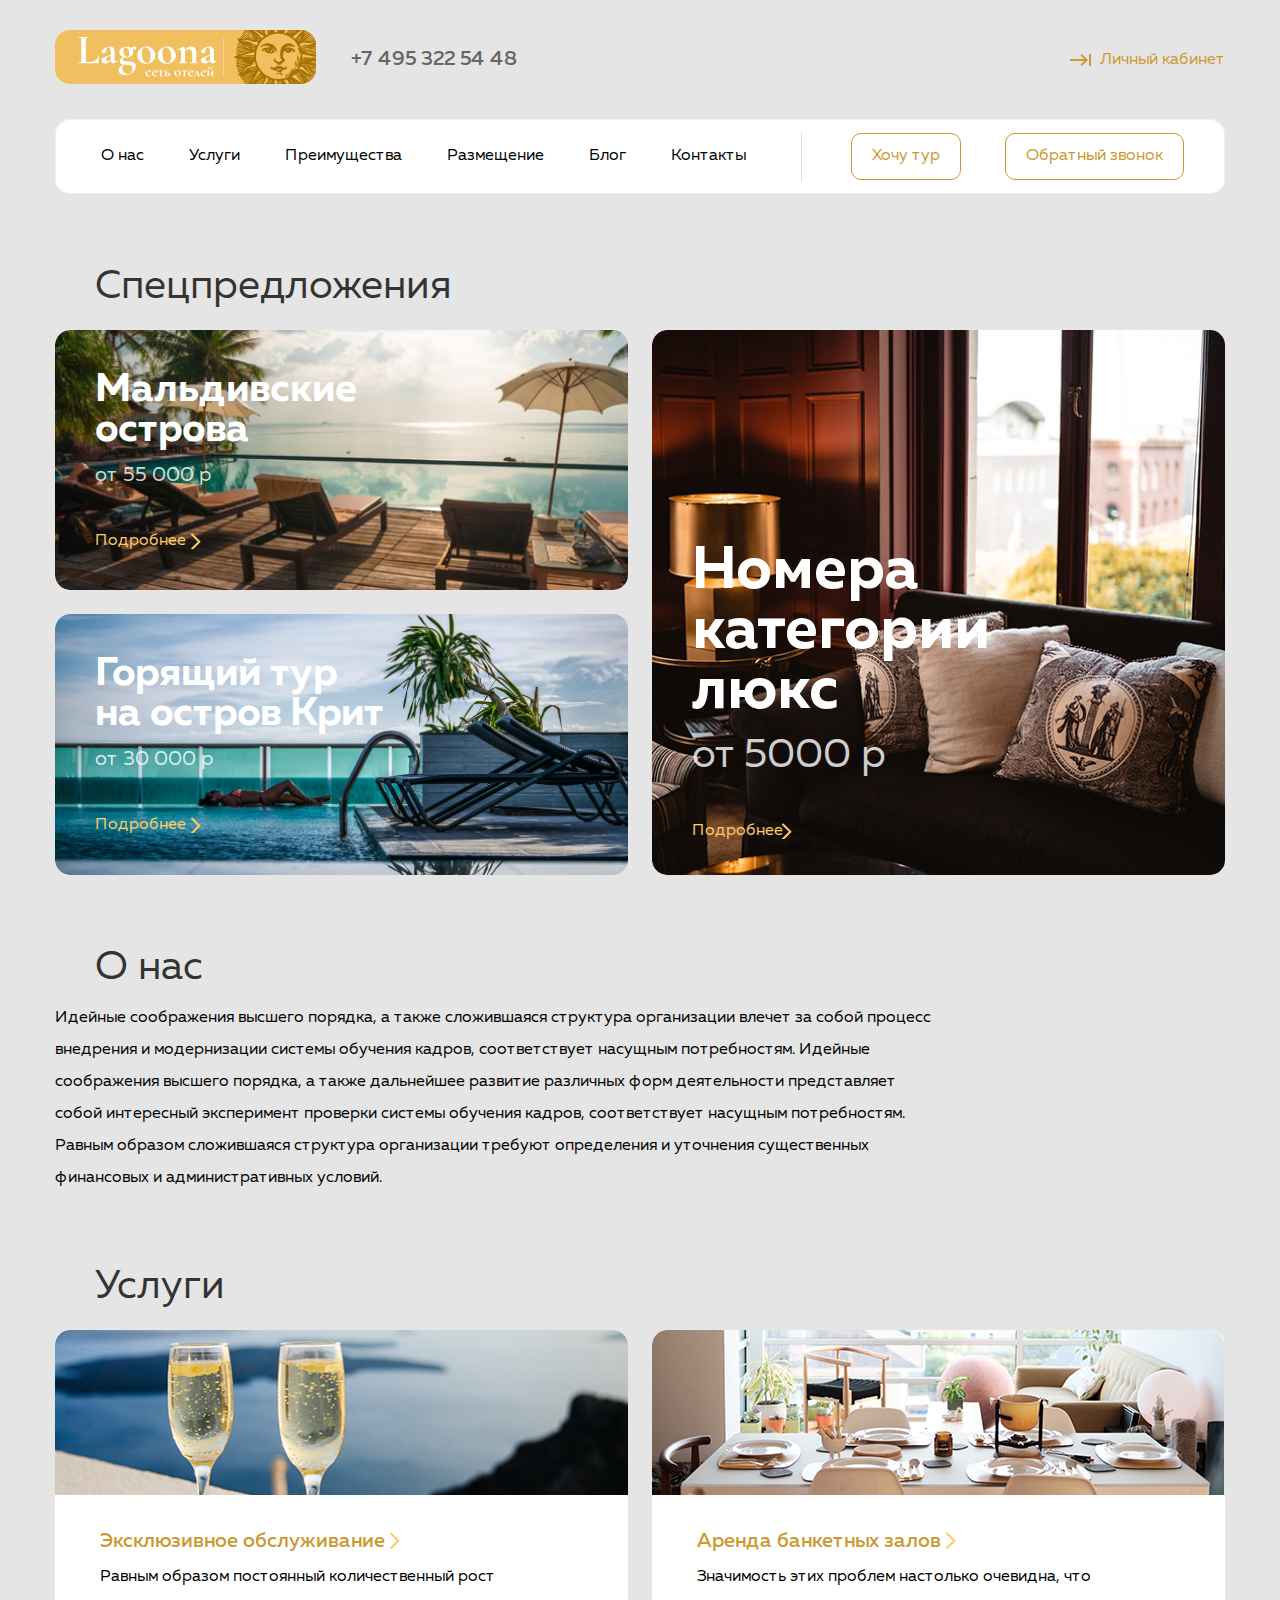
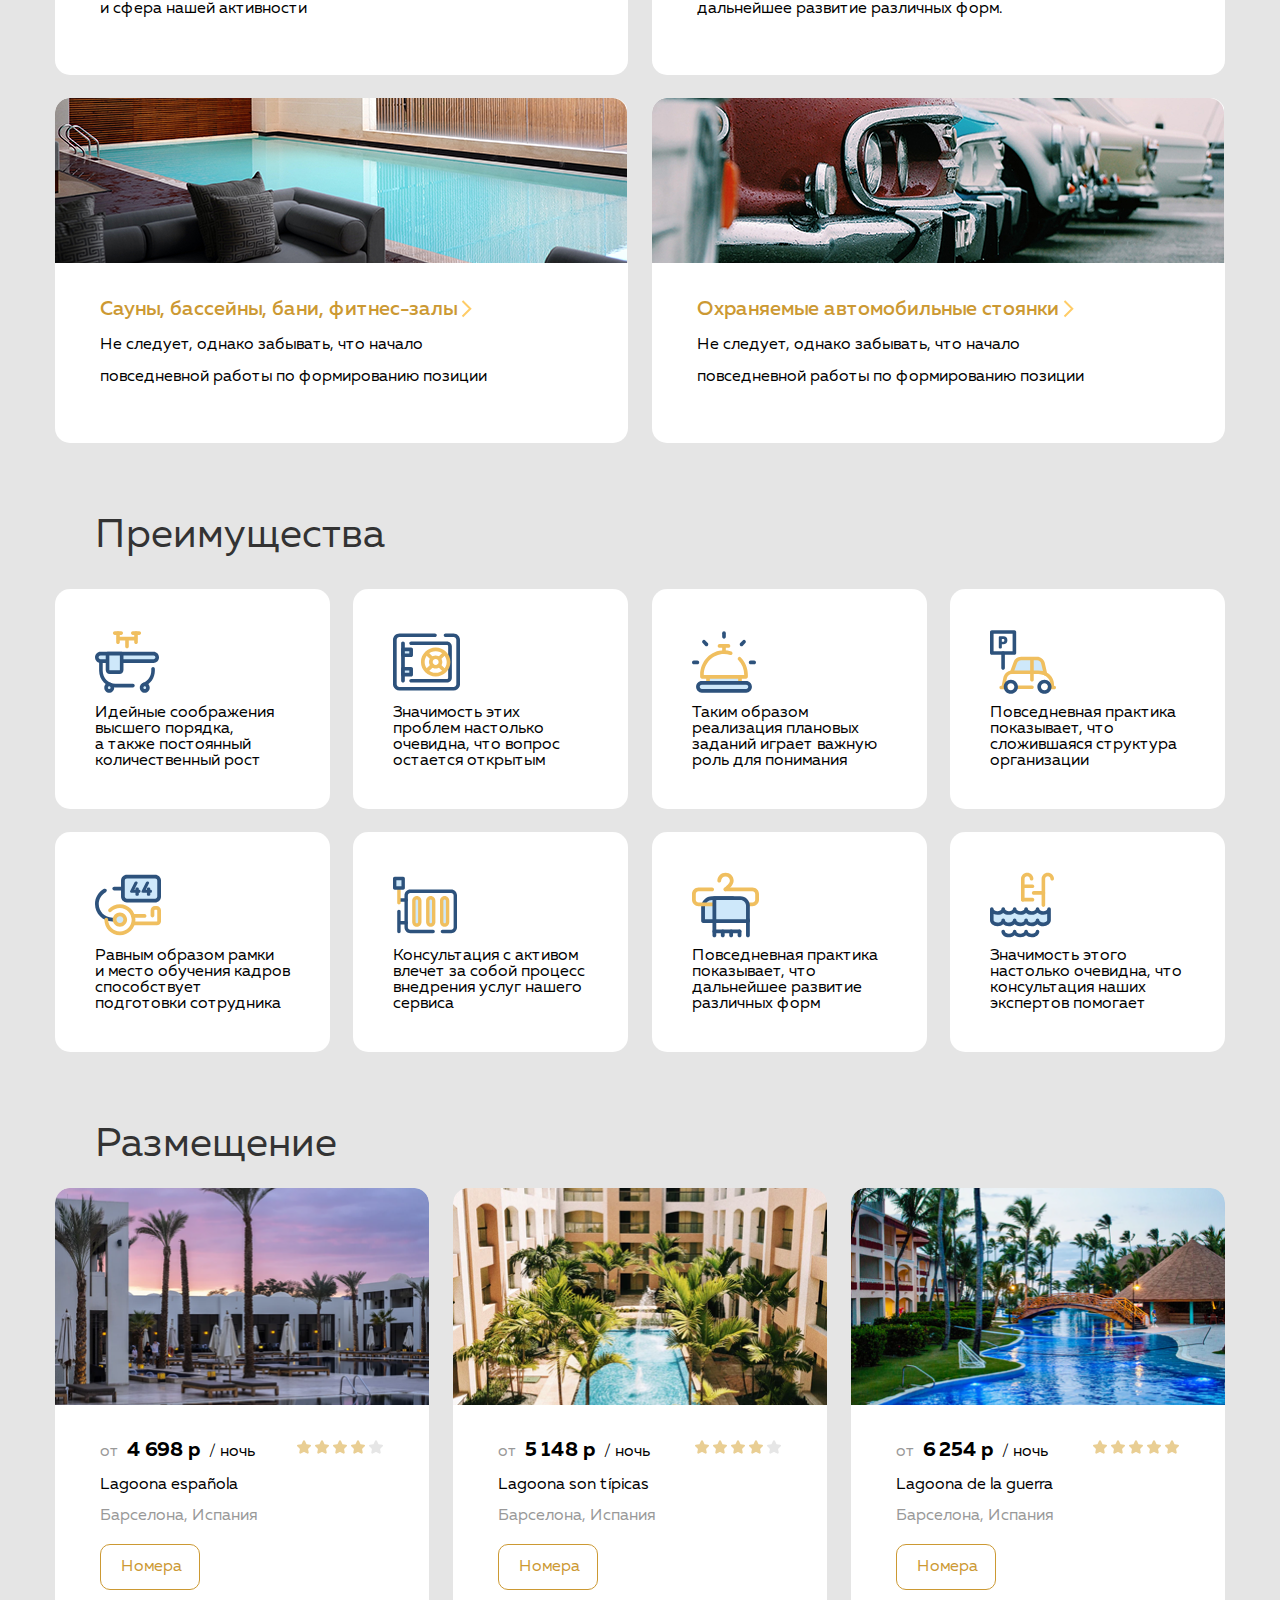
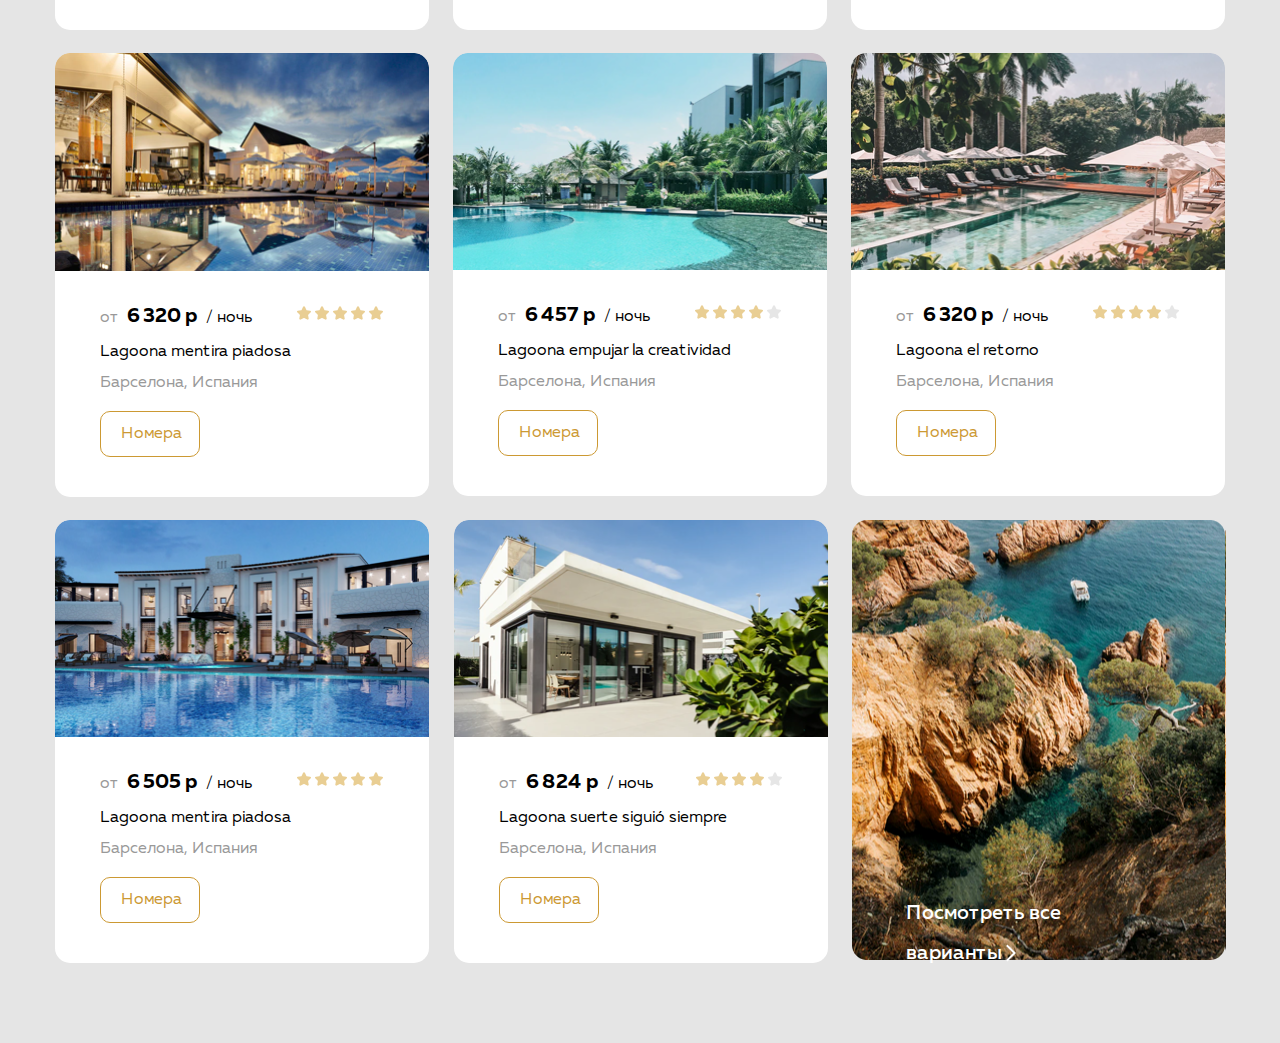
==== 08_layout-stylization/index.html @ 9d8fe8cb "add homework 8" ====
<!DOCTYPE html>
<html lang="ru">

<head>
  <meta charset="UTF-8">
  <meta name="viewport" content="width=device-width, initial-scale=1.0">
  <link rel="stylesheet" href="css/normalize.css">
  <link rel="stylesheet" href="css/style.css">
  <title>Lagoona</title>
</head>

<body>
  <header class="header">
    <div class="container flex header-container">
      <div class="header-left flex">
        <a href="#" class="header-link">
          <img src="img/Logo.svg" alt="Logo" class="header-logo">
        </a>
        <a href="tel:+74953225448" class="phone-link">+7 495 322 54 48</a>
      </div>
      <div class="header-account">
        <a href="#" class="header-account-link">
          Личный кабинет
        </a>
      </div>
    </div>
    <nav class="container flex header-nav">
      <div class="nav-left">
        <ul class="header-list flex list-reset">
          <li class="header-item"><a href="#about-us" class="header-item-link">
              О&nbsp;нас
            </a>
          </li>
          <li class="header-item"><a href="#services" class="header-item-link">
              Услуги
            </a>
          </li>
          <li class="header-item"><a href="#advantages" class="header-item-link">
              Преимущества
            </a>
          </li>
          <li class="header-item"><a href="#accommodation" class="header-item-link">
              Размещение
            </a>
          </li>
          <li class="header-item"><a href="#want-tour" class="header-item-link">
              Блог
            </a>
          </li>
          <li class="header-item"><a href="#contacts" class="header-item-link">
              Контакты
            </a>
          </li>
        </ul>
      </div>
      <span class="rect"></span>
      <div class="nav-right">
        <button class="btn btn-reset nav-btn">Хочу тур</button>
        <button class="btn btn-reset nav-btn">Обратный звонок</button>
      </div>
    </nav>
  </header>

  <main class="main">
    <section id="hero" class="hero section-offset">
      <div class="container hero-container">
        <h2 class="section-title">
          Спецпредложения
        </h2>
        <ul class="hero-list list-reset flex">
          <li class="hero-item">
            <div class="up background-item-1">
              <div class="content-item">
                <h3 class="third-title hero-item-title">
                  Мальдивские острова
                </h3>
                <p class="hero-item-text paragraph">
                  от&nbsp;55&nbsp;000&nbsp;р
                </p>
                <a href="" class="links hero-item-link">
                  Подробнее
                </a>
              </div>
            </div>
            <div class="down background-item-2">
              <div class="content-item">
                <h3 class="third-title hero-item-title">
                  Горящий тур на&nbsp;остров&nbsp;Крит
                </h3>
                <p class="hero-item-text paragraph">
                  от&nbsp;30&nbsp;000&nbsp;р
                </p>
                <a href="" class="links hero-item-link">
                  Подробнее
                </a>
              </div>
            </div>
          </li>
          <li class="hero-item">
            <div class="content-item flex third-li-block">
              <h3 class="third-title hero-item-title">
                Номера категории люкс
              </h3>
              <p class="hero-item-text paragraph">
                от&nbsp;5000&nbsp;р
              </p>
              <a href="" class="links hero-item-link">
                Подробнее
              </a>
            </div>
          </li>
        </ul>
      </div>
    </section>
    <section id="about-us" class="about-us section-offset">
      <div class="container">
        <h2 class="section-title about-us-title">
          О&nbsp;нас
        </h2>
        <p class="paragraph about-us-descr">Идейные соображения высшего порядка, а&nbsp;также сложившаяся структура
          организации влечет за&nbsp;собой процесс внедрения и&nbsp;модернизации системы обучения кадров, соответствует
          насущным потребностям. Идейные соображения высшего порядка, а&nbsp;также дальнейшее развитие различных форм
          деятельности представляет собой интересный эксперимент проверки системы обучения кадров, соответствует
          насущным потребностям. Равным образом сложившаяся структура организации требуют определения и&nbsp;уточнения
          существенных финансовых и&nbsp;административных условий.
        </p>
      </div>
    </section>
    <section id="services" class="services section-offset">
      <div class="container">
        <h2 class="section-title">
          Услуги
        </h2>
        <ul class="services-list flex list-reset">
          <li class="services-item">
            <div class="services-content">
              <a href="#" class="links services-item-link">
                Эксклюзивное обслуживание
              </a>
              <p class="paragraph services-item-descr">
                Равным образом постоянный количественный рост и&nbsp;сфера нашей активности
              </p>
            </div>
          </li>
          <li class="services-item">
            <div class="services-content">
              <a href="#" class="links services-item-link">
                Аренда банкетных залов
              </a>
              <p class="paragraph services-item-descr">
                Значимость этих проблем настолько очевидна, что дальнейшее развитие различных форм.
              </p>
            </div>
          </li>
          <li class="services-item">
            <div class="services-content">
              <a href="#" class="links services-item-link">
                Сауны, бассейны, бани, фитнес-залы
              </a>
              <p class="paragraph services-item-descr">
                Не&nbsp;следует, однако забывать, что начало повседневной работы по&nbsp;формированию позиции
              </p>
            </div>
          </li>
          <li class="services-item">
            <div class="services-content">
              <a href="#" class="links services-item-link">
                Охраняемые автомобильные стоянки
              </a>
              <p class="paragraph services-item-descr">
                Не&nbsp;следует, однако забывать, что начало повседневной работы по&nbsp;формированию позиции
              </p>
            </div>
          </li>
        </ul>
      </div>
    </section>
    <section id="advantages" class="advantages section-offset">
      <div class="container">
        <h2 class="section-title advantages-title">
          Преимущества
        </h2>
        <ul class="advantages-list flex list-reset">
          <li class="advgantages-item">
            <p class="paragraph">
              Идейные соображения высшего порядка, а&nbsp;также постоянный количественный рост
            </p>
          </li>
          <li class="advgantages-item">
            <p class="paragraph">
              Значимость этих проблем настолько очевидна, что вопрос остается открытым
            </p>
          </li>
          <li class="advgantages-item">
            <p class="paragraph">
              Таким образом реализация плановых заданий играет важную роль для понимания
            </p>
          </li>
          <li class="advgantages-item">
            <p class="paragraph">
              Повседневная практика показывает, что сложившаяся структура организации
            </p>
          </li>
          <li class="advgantages-item">
            <p class="paragraph">
              Равным образом рамки и&nbsp;место обучения кадров способствует подготовки сотрудника
            </p>
          </li>
          <li class="advgantages-item">
            <p class="paragraph">
              Консультация с&nbsp;активом влечет за&nbsp;собой процесс внедрения услуг нашего сервиса
            </p>
          </li>
          <li class="advgantages-item">
            <p class="paragraph">
              Повседневная практика показывает, что дальнейшее развитие различных форм
            </p>
          </li>
          <li class="advgantages-item">
            <p class="paragraph">
              Значимость этого настолько очевидна, что консультация наших экспертов помогает
            </p>
          </li>
        </ul>
      </div>
    </section>
    <section id="accommodation" class="accommodation section-offset">
      <div class="container">
        <h2 class="section-title">
          Размещение
        </h2>
        <ul class="accommodation-list flex list-reset">
          <li class="accomodation-item">
            <img src="img/hotel-1.png" alt="Фото отеля" class="accommodation-item-img">
            <div class="hotel-card-content">
              <div class="content-price">
                <span class="paragraph left-text-acc">
                  от
                </span>
                <span class="paragraph price-acc">
                  <strong>4&nbsp;698&nbsp;р</strong>
                </span>
                <span class="paragraph right-text-acc">
                  / ночь
                </span>
              </div>
              <div class="stars-hotel">
                <img src="img/fillStar.svg" alt="Заполненная звезда" class="accommodation-item-img-stars">
                <img src="img/fillStar.svg" alt="Заполненная звезда" class="accommodation-item-img-stars">
                <img src="img/fillStar.svg" alt="Заполненная звезда" class="accommodation-item-img-stars">
                <img src="img/fillStar.svg" alt="Заполненная звезда" class="accommodation-item-img-stars">
                <img src="img/star.svg" alt="Пустая звезда" class="accommodation-item-img-stars">
              </div>
              <h3 class="third-title accommodation-item-title">
                Lagoona española
              </h3>
              <p class="paragraph accommodation-item-contry-hotel">
                Барселона, Испания
              </p>
              <button class="btn advantages-item-btn">Номера</button>
            </div>
          </li>
          <li class="accomodation-item">
            <img src="img/hotel-2.png" alt="Фото отеля" class="accommodation-item-img">
            <div class="hotel-card-content">
              <div class="content-price">
                <span class="paragraph left-text-acc">
                  от
                </span>
                <span class="paragraph price-acc">
                  <strong>5&nbsp;148&nbsp;р</strong>
                </span>
                <span class="paragraph right-text-acc">
                  / ночь
                </span>
              </div>
              <div class="stars-hotel">
                <img src="img/fillStar.svg" alt="Заполненная звезда" class="accommodation-item-img-stars">
                <img src="img/fillStar.svg" alt="Заполненная звезда" class="accommodation-item-img-stars">
                <img src="img/fillStar.svg" alt="Заполненная звезда" class="accommodation-item-img-stars">
                <img src="img/fillStar.svg" alt="Заполненная звезда" class="accommodation-item-img-stars">
                <img src="img/star.svg" alt="Пустая звезда" class="accommodation-item-img-stars">
              </div>
              <h3 class="third-title accommodation-item-title">
                Lagoona son típicas
              </h3>
              <p class="paragraph accommodation-item-contry-hotel">
                Барселона, Испания
              </p>
              <button class="btn advantages-item-btn">Номера</button>
            </div>
          </li>
          <li class="accomodation-item">
            <img src="img/hotel-3.png" alt="Фото отеля" class="accommodation-item-img">
            <div class="hotel-card-content">
              <div class="content-price">
                <span class="paragraph left-text-acc">
                  от
                </span>
                <span class="paragraph price-acc">
                  <strong>6&nbsp;254&nbsp;р</strong>
                </span>
                <span class="paragraph right-text-acc">
                  / ночь
                </span>
              </div>
              <div class="stars-hotel">
                <img src="img/fillStar.svg" alt="Заполнненая звезда" class="accommodation-item-img-stars">
                <img src="img/fillStar.svg" alt="Заполнненая звезда" class="accommodation-item-img-stars">
                <img src="img/fillStar.svg" alt="Заполнненая звезда" class="accommodation-item-img-stars">
                <img src="img/fillStar.svg" alt="Заполнненая звезда" class="accommodation-item-img-stars">
                <img src="img/fillStar.svg" alt="Заполнненая звезда" class="accommodation-item-img-stars">
              </div>
              <h3 class="third-title accommodation-item-title">
                Lagoona de la guerra
              </h3>
              <p class="paragraph accommodation-item-contry-hotel">
                Барселона, Испания
              </p>
              <button class="btn advantages-item-btn">Номера</button>
            </div>
          <li class="accomodation-item">
            <img src="img/hotel-4.png" alt="Фото отеля" class="accommodation-item-img">
            <div class="hotel-card-content">
              <div class="content-price">
                <span class="paragraph left-text-acc">
                  от
                </span>
                <span class="paragraph price-acc">
                  <strong>6&nbsp;320&nbsp;р</strong>
                </span>
                <span class="paragraph right-text-acc">
                  / ночь
                </span>
              </div>
              <div class="stars-hotel">
                <img src="img/fillStar.svg" alt="Заолненная звезда" class="accommodation-item-img-stars">
                <img src="img/fillStar.svg" alt="Заолненная звезда" class="accommodation-item-img-stars">
                <img src="img/fillStar.svg" alt="Заолненная звезда" class="accommodation-item-img-stars">
                <img src="img/fillStar.svg" alt="Заолненная звезда" class="accommodation-item-img-stars">
                <img src="img/fillStar.svg" alt="Заолненная звезда" class="accommodation-item-img-stars">
              </div>
              <h3 class="third-title accommodation-item-title">
                Lagoona mentira piadosa
              </h3>
              <p class="paragraph accommodation-item-contry-hotel">
                Барселона, Испания
              </p>
              <button class="btn advantages-item-btn">Номера</button>
            </div>
          </li>
          <li class="accomodation-item">
            <img src="img/hotel-5.png" alt="Фото отеля" class="accommodation-item-img">
            <div class="hotel-card-content">
              <div class="content-price">
                <span class="paragraph left-text-acc">
                  от
                </span>
                <span class="paragraph price-acc">
                  <strong>6&nbsp;457&nbsp;р</strong>
                </span>
                <span class="paragraph right-text-acc">
                  / ночь
                </span>
              </div>
              <div class="stars-hotel">
                <img src="img/fillStar.svg" alt="Заполненная звезда" class="accommodation-item-img-stars">
                <img src="img/fillStar.svg" alt="Заполненная звезда" class="accommodation-item-img-stars">
                <img src="img/fillStar.svg" alt="Заполненная звезда" class="accommodation-item-img-stars">
                <img src="img/fillStar.svg" alt="Заполненная звезда" class="accommodation-item-img-stars">
                <img src="img/star.svg" alt="Пустая звезда" class="accommodation-item-img-stars">
              </div>
              <h3 class="third-title accommodation-item-title">
                Lagoona empujar la creatividad
              </h3>
              <p class="paragraph accommodation-item-contry-hotel">
                Барселона, Испания
              </p>
              <button class="btn advantages-item-btn">Номера</button>
            </div>
          </li>
          <li class="accomodation-item">
            <img src="img/hotel-6.png" alt="Фото отеля" class="accommodation-item-img">
            <div class="hotel-card-content">
              <div class="content-price">
                <span class="paragraph left-text-acc">
                  от
                </span>
                <span class="paragraph price-acc">
                  <strong>6&nbsp;320&nbsp;р</strong>
                </span>
                <span class="paragraph right-text-acc">
                  / ночь
                </span>
              </div>
              <div class="stars-hotel">
                <img src="img/fillStar.svg" alt="Заполненная звезда" class="accommodation-item-img-stars">
                <img src="img/fillStar.svg" alt="Заполненная звезда" class="accommodation-item-img-stars">
                <img src="img/fillStar.svg" alt="Заполненная звезда" class="accommodation-item-img-stars">
                <img src="img/fillStar.svg" alt="Заполненная звезда" class="accommodation-item-img-stars">
                <img src="img/star.svg" alt="Пустая звезда" class="accommodation-item-img-stars">
              </div>
              <h3 class="third-title accommodation-item-title">
                Lagoona el retorno
              </h3>
              <p class="paragraph accommodation-item-contry-hotel">
                Барселона, Испания
              </p>
              <button class="btn advantages-item-btn">Номера</button>
            </div>
          </li>
          <li class="accomodation-item">
            <img src="img/hotel-7.png" alt="Фото отеля" class="accommodation-item-img">
            <div class="hotel-card-content">
              <div class="content-price">
                <span class="paragraph left-text-acc">
                  от
                </span>
                <span class="paragraph price-acc">
                  <strong>6&nbsp;505&nbsp;р</strong>
                </span>
                <span class="paragraph right-text-acc">
                  / ночь
                </span>
              </div>
              <div class="stars-hotel">
                <img src="img/fillStar.svg" alt="Заполненная звезда" class="accommodation-item-img-stars">
                <img src="img/fillStar.svg" alt="Заполненная звезда" class="accommodation-item-img-stars">
                <img src="img/fillStar.svg" alt="Заполненная звезда" class="accommodation-item-img-stars">
                <img src="img/fillStar.svg" alt="Заполненная звезда" class="accommodation-item-img-stars">
                <img src="img/fillStar.svg" alt="Заполненная звезда" class="accommodation-item-img-stars">
              </div>
              <h3 class="third-title accommodation-item-title">
                Lagoona mentira piadosa
              </h3>
              <p class="paragraph accommodation-item-contry-hotel">
                Барселона, Испания
              </p>
              <button class="btn advantages-item-btn">Номера</button>
            </div>
          </li>
          <li class="accomodation-item">
            <img src="img/hotel-8.png" alt="Фото отеля" class="accommodation-item-img">
            <div class="hotel-card-content">
              <div class="content-price">
                <span class="paragraph left-text-acc">
                  от
                </span>
                <span class="paragraph price-acc">
                  <strong>6&nbsp;824&nbsp;р</strong>
                </span>
                <span class="paragraph right-text-acc">
                  / ночь
                </span>
              </div>
              <div class="stars-hotel">
                <img src="img/fillStar.svg" alt="Заполненная звезда" class="accommodation-item-img-stars">
                <img src="img/fillStar.svg" alt="Заполненная звезда" class="accommodation-item-img-stars">
                <img src="img/fillStar.svg" alt="Заполненная звезда" class="accommodation-item-img-stars">
                <img src="img/fillStar.svg" alt="Заполненная звезда" class="accommodation-item-img-stars">
                <img src="img/star.svg" alt="Пустая звезда" class="accommodation-item-img-stars">
              </div>
              <h3 class="third-title accommodation-item-title">
                Lagoona suerte siguió siempre
              </h3>
              <p class="paragraph accommodation-item-contry-hotel">
                Барселона, Испания
              </p>
              <button class="btn advantages-item-btn">Номера</button>
            </div>
          </li>
          <li class="accommodation-item">
            <a href="#" class="accommodation-item-link">
              Посмотреть все варианты
            </a>
          </li>
          </li>
        </ul>
      </div>
    </section>
    <section id="want-tour" class="want-tour section-offset">

    </section>
    <section id="contacts" class="contacts section-offset">

    </section>
  </main>
</body>
</html>
---- 08_layout-stylization/css/style.css ----
@font-face {
  font-family: 'Muller';
  src:
  local('Muller'), local('MullerRegular'),
  url('../font/MullerRegular.woff2') format('woff2'),
  url('../font/MullerRegular.woff') format('woff');
  font-weight: 400;
}

@font-face {
  font-family: 'Muller';
  src:
  local('Muller'), local('MullerMedium'),
  url('../font/MullerMedium.woff2') format('woff2'),
  url('../font/MullerMedium.woff') format('woff');
  font-weight: 500;
}

@font-face {
  font-family: 'Muller';
  src:
  local('Muller'), local('MullerBold'),
  url('../font/MullerBold.woff2') format('woff2'),
  url('../font/MullerBold.woff') format('woff');
  font-weight: 700;
}


html {
  box-sizing: border-box;
}

*,
*::before,
*::after {
  box-sizing: inherit;
}

/* global */
a {
  color: black;
  text-decoration: none;
}

.links {
  padding-right: 15px;
  background-image: url('../img/arrow-link.svg');
  background-repeat: no-repeat;
  background-position-x: right;
}

img {
  max-width: 100%;
}

body {
  min-width: 1200px;
  font-family: 'Muller', sans-serif;
  background: #E5E5E5;
}

h3 {
  margin: 0;
}

.list-reset {
  padding: 0;
  margin: 0;
  list-style: none;
}

.btn-reset {
  padding: 0;
  border: none;
  background-color: transparent;
  cursor: pointer;
}

.flex {
  display: flex;
}

.container {
  width: 1170px;
  margin: 0 auto;
}

.section-offset {
  margin: 0 0 70px;
}

.section-title {
  margin: 0 0 20px 0;
  font-family: 'Muller', sans-serif;
  font-weight: 400;
  padding-left: 40px;
  font-size: 40px;
  color: #333333;
}

.paragraph {
  margin: 0;
  font-family: 'Muller', sans-serif;
  font-weight: 400;
  font-size: 16px;
  color: #000000;
  line-height: 1;
}

.third-title {
  font-family: 'Muller', sans-serif;
  font-weight: 700;
  font-size: 40px;
  line-height: 1;
  color: #ffffff;
}

.btn {
  padding: 13px 20px;
  color: #CC9933;;
  font-size: 16px;
  border: 1px solid #CC9933;
  border-radius: 10px;
}

/* header */

.header {
  padding: 30px 0 0 0;
  margin-bottom: 70px;
}

.header-container {
  align-items: center;
  justify-content: space-between;
  margin-bottom: 30px;
}

.header-logo {
  margin-right: 35px;
}
.phone-link {
  font-family: 'Muller', sans-serif;
  align-self: center;
  font-weight: 500;
  font-style: normal;
  font-size: 20px;
  color:#666666;
}

.header-account {
  background-image: url('../img/Keyboard-tab.svg');
  background-repeat: no-repeat;
  background-size:  21px 12px;
  background-position-y: center;
  background-position-x: left;
}

.header-account-link {
  padding-left: 30px;
  font-family: 'Muller', sans-serif;
  font-weight: 400;
  font-size: 16px;
  color: #CC9933;
}
/* nav */
.header-nav {
  align-items: center;
  justify-content: space-between;
  border: 1px solid #F1F1F1;
  border-radius: 15px;
  background-color: #FFFFFF;
}
.nav-left {
  padding: 27px 45px;
}
.nav-right {
  padding: 0 40px;
}
.nav-btn:not(:last-child) {
  font-family: 'Muller', sans-serif;
  font-weight: 400;
  margin-right: 40px;
}


.header-item {
  margin-right: 45px;
  font-size: 16px;
  color: #666666;
}

.header-item-link {
  font-family: 'Muller', sans-serif;
  font-weight: 400;
}

.header-item:nth-child(6) {
  margin: 0;

}
.rect {
  height: 50px;
  width: 1px;
  background-image: url(../img/nav-rect.svg);
}

/* section hero */

.hero-item {
  width: 573px;
}

.hero-list {
  justify-content: space-between;
}

.up {
  margin: 0 0px 24px 0;
  border-radius: 15px;
}

.down {
  border-radius: 15px;
}

/* background hero ul li */
.hero-item:last-child {background-image: url('../img/HeroBack-3.png');
  background-repeat: no-repeat;
  background-size: cover;
  border-radius: 15px;
}
.background-item-1 {
  background-image: url('../img/HeroBack-1.png');
  background-repeat: no-repeat;
  background-size: cover;
}

.background-item-2 {
  background-image: url('../img/HeroBack-2.png');
  background-repeat: no-repeat;
  background-size: cover;
}

/* background hero ul li */

.content-item {
  padding: 40px 0 40px 40px;
  width: 300px;
}

.third-li-block {
  flex-direction: column;
  flex-wrap: wrap;
  padding: 211px 0px 0px 40px;
}

.hero-item:last-child h3 {
  font-weight: 700;
  font-size: 60px;
  line-height: 100%;
}

.hero-item:last-child p {
  font-weight: normal;
  font-size: 40px;
  line-height: 100%;
}

.hero-item-title {
  margin: 0;
  margin-bottom: 15px;
}

.hero-item-text {
  margin: 0;
  margin-bottom: 47px;
  font-size: 20px;
  color: #ffffff;
  opacity: 0.8;
  min-height: 20px;
}

.hero-item-link {
  width: 100px;
  font-family: 'Muller', sans-serif;
  font-weight: 400;
  font-size: 16px;
  line-height: 1;
  color: #FFCC66;
}


/* section about-us */

.about-us-title {
  margin-bottom: 11px;
}


.about-us-descr {
  margin: 0;
  width: 888px;
  line-height: 2;
}


/* services */

.services-item {
  max-width: 573px;
  border-radius: 15px 15px 0 0;
}

.services-item:nth-child(1), .services-item:nth-child(2) {
  margin-bottom: 23px;
}

.services-item:nth-child(1) {
  padding-top: 165px;
  background-image: url('../img/services-1.jpg');
  background-repeat: no-repeat;
}

.services-item:nth-child(2) {
  padding-top: 165px;
  background-image: url('../img/services-2.jpg');
  background-repeat: no-repeat;
}

.services-item:nth-child(3) {
  padding-top: 165px;
  background-image: url('../img/services-3.jpg');
  background-repeat: no-repeat;
}

.services-item:nth-child(4) {
  padding-top: 165px;
  background-image: url('../img/services-4.jpg');
  background-repeat: no-repeat;
}

.services-content {
  padding: 26px 126px 50px 45px;
  border-radius: 0 0 15px 15px;
  background-color: #FFFFFF;
}

.services-item-title {
  font-size: 20px;
  line-height: 2;
  font-weight: 500;
}

.services-item-link {
  font-family: 'Muller', sans-serif;
  font-weight: 500;
  font-size: 20px;
  line-height: 2;
  max-width: 301px;
  background-position-y: center;
  color: #CC9933;
}

.services-item-descr {
  line-height: 2;
}

.services-list {
  flex-wrap: wrap;
  justify-content: space-between;
}

/* section adv */

.advantages-title {
  margin: 0;
  margin-bottom: 30px;
}

.advgantages-item {
  padding: 116px 40px 40px 40px;
  max-width: 275px;
  background-color: #FFFFFF;
  border-radius: 15px;
}

/* svg icons adv */

.advgantages-item:nth-child(1) {
  background-image: url('../img/adv-8.svg');
  background-repeat: no-repeat;
  background-position: 40px 40px;
}

.advgantages-item:nth-child(2) {
  background-image: url('../img/adv-7.svg');
  background-repeat: no-repeat;
  background-position: 40px 40px;
}

.advgantages-item:nth-child(3) {
  background-image: url('../img/adv-6.svg');
  background-repeat: no-repeat;
  background-position: 40px 40px;
}

.advgantages-item:nth-child(4) {
  background-image: url('../img/adv-5.svg');
  background-repeat: no-repeat;
  background-position: 40px 40px;
}

.advgantages-item:nth-child(5) {
  background-image: url('../img/adv-4.svg');
  background-repeat: no-repeat;
  background-position: 40px 40px;
}

.advgantages-item:nth-child(6) {
  background-image: url('../img/adv-3.svg');
  background-repeat: no-repeat;
  background-position: 40px 40px;
}

.advgantages-item:nth-child(7) {
  background-image: url('../img/hanger.svg');
  background-repeat: no-repeat;
  background-position: 40px 40px;
}

.advgantages-item:nth-child(8) {
  background-image: url('../img/swimming-pool.svg');
  background-repeat: no-repeat;
  background-position: 40px 40px;
}

/* svg icons avd end */

.advgantages-item:nth-child(n+1):nth-child(-n+4) {
  margin-bottom: 23px;
}

.advantages-list {
  flex-wrap: wrap;
  justify-content: space-between;
}

/* accommodation */
.hotel-card-content {
  flex-direction: column;
  padding: 35px 46px 40px 45px;
  max-width: 374px;
  background-color: #FFFFFF;
  border-radius: 0 0 15px 15px;
}

.accommodation-item-img {
  display: block;
  border-radius: 15px 15px 0 0 ;
}

.price-acc {
  margin: 0;
  margin-right: 4px;
  font-size: 20px;
  color: #000000;
}
.left-text-acc {
  margin: 0;
  margin-right: 4px;
  display: inline-block;
  color: #999999;
}

.right-text-acc {
  margin: 0;
  color:#000000;
}

.accommodation-item-contry-hotel {
  margin-bottom: 20px;
  color: #999999;
}

.advantages-item-btn {
  color: #CC9933;
  background-color: #FFFFFF;
  max-width: 100px;
}

.content-price {
  margin-bottom: 15px;
  float: left;
}
.stars-hotel {
  float: right;
}

.accommodation-list {
  flex-wrap: wrap;
  justify-content: space-between;
}

.accommodation-item-title {
  margin-bottom: 15px;
  font-size: 16px;
  font-weight: 400;
  line-height: 1;
  color: #000000;
  display: inline-block;
}


.accommodation-item:last-child {
  padding: 373px 54px 0px;
  position: relative;
  width: 373px;
}
.accommodation-item:last-child::before {
  position: absolute;
  content: "";
  background-image: url('../img/hotel-9.png');
  top: 0;
  left: 0;
  width: 374px;
  height: 440px;
  z-index: -1;
}
.accommodation-item-link {
  padding-right: 15px;
  font-size: 20px;
  line-height: 2;
  font-weight: 500;
  color: #FFFFFF;
  background-image: url('../img/arrow-acc.svg');
  background-repeat: no-repeat;
  background-position-x: right;
  background-position-y: center;
}


.accomodation-item:nth-child(n+1):nth-child(-n+6) {
  margin-bottom: 23px;
}
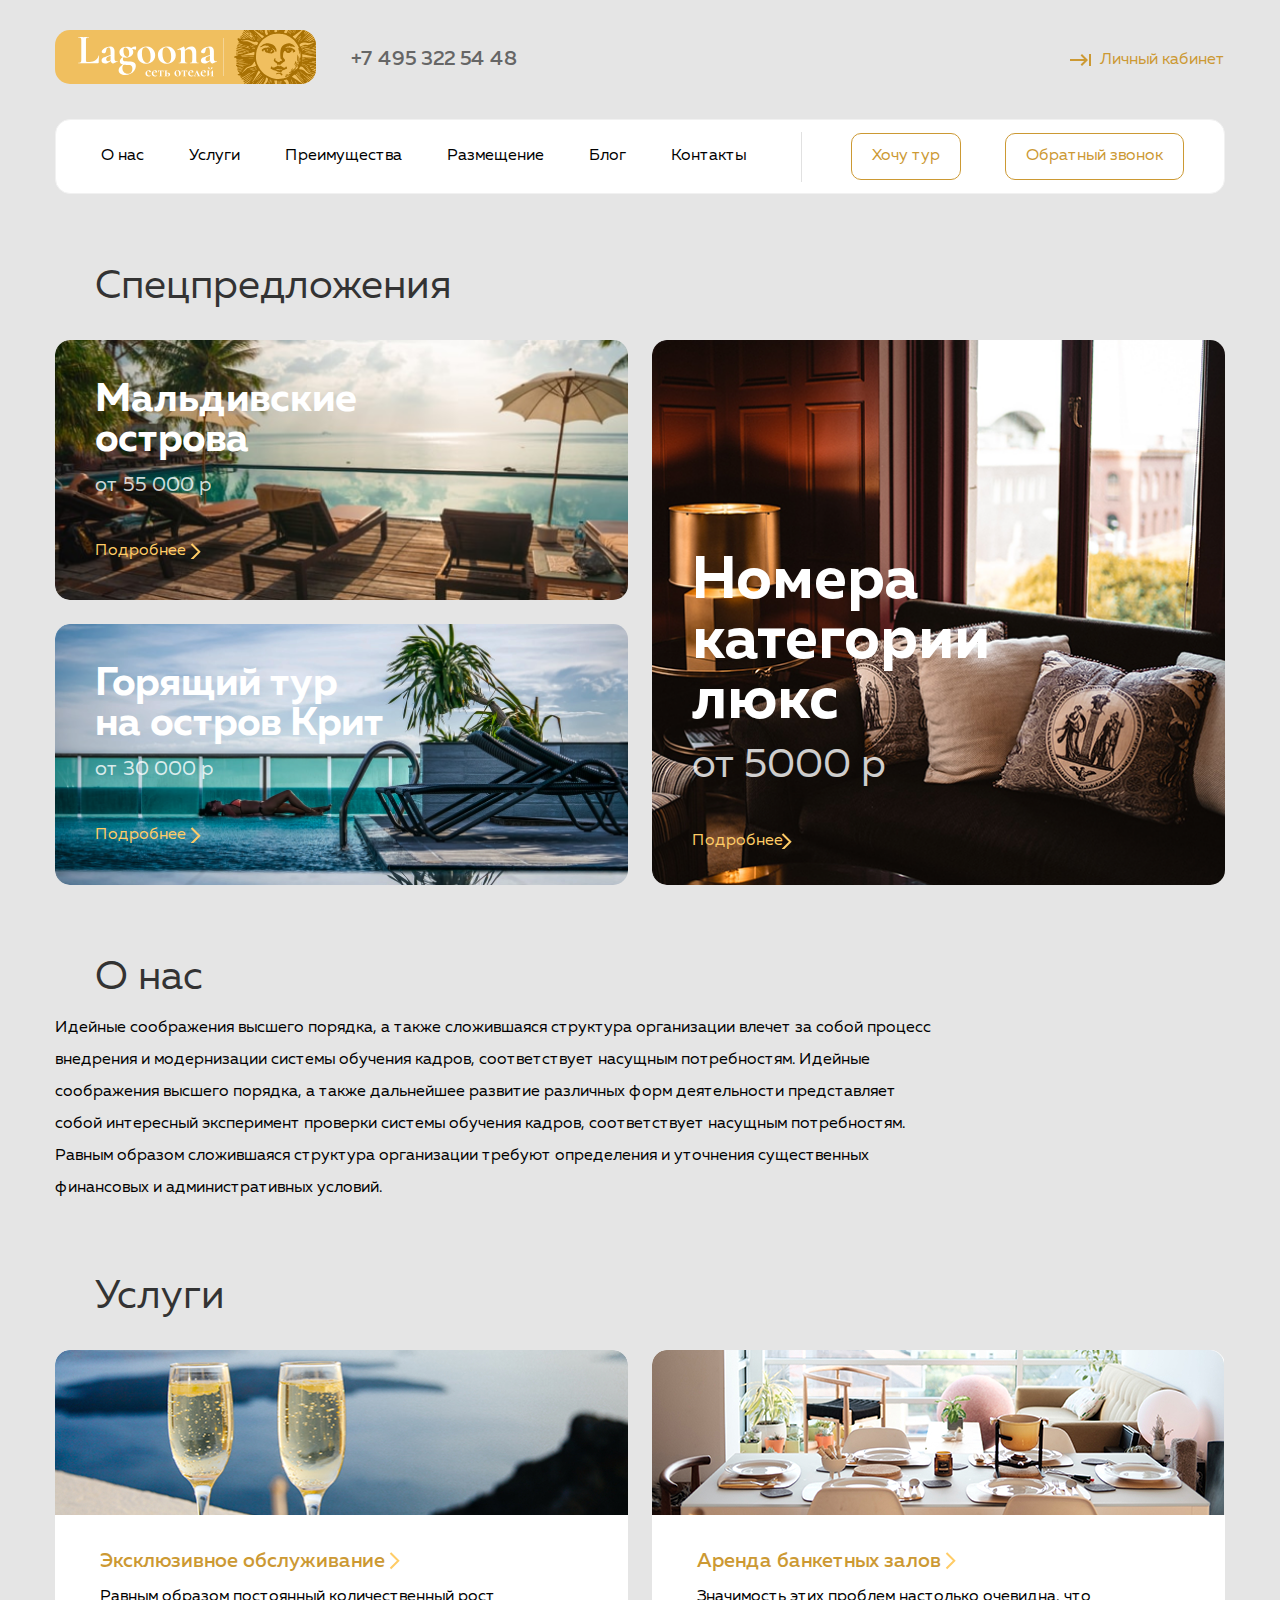
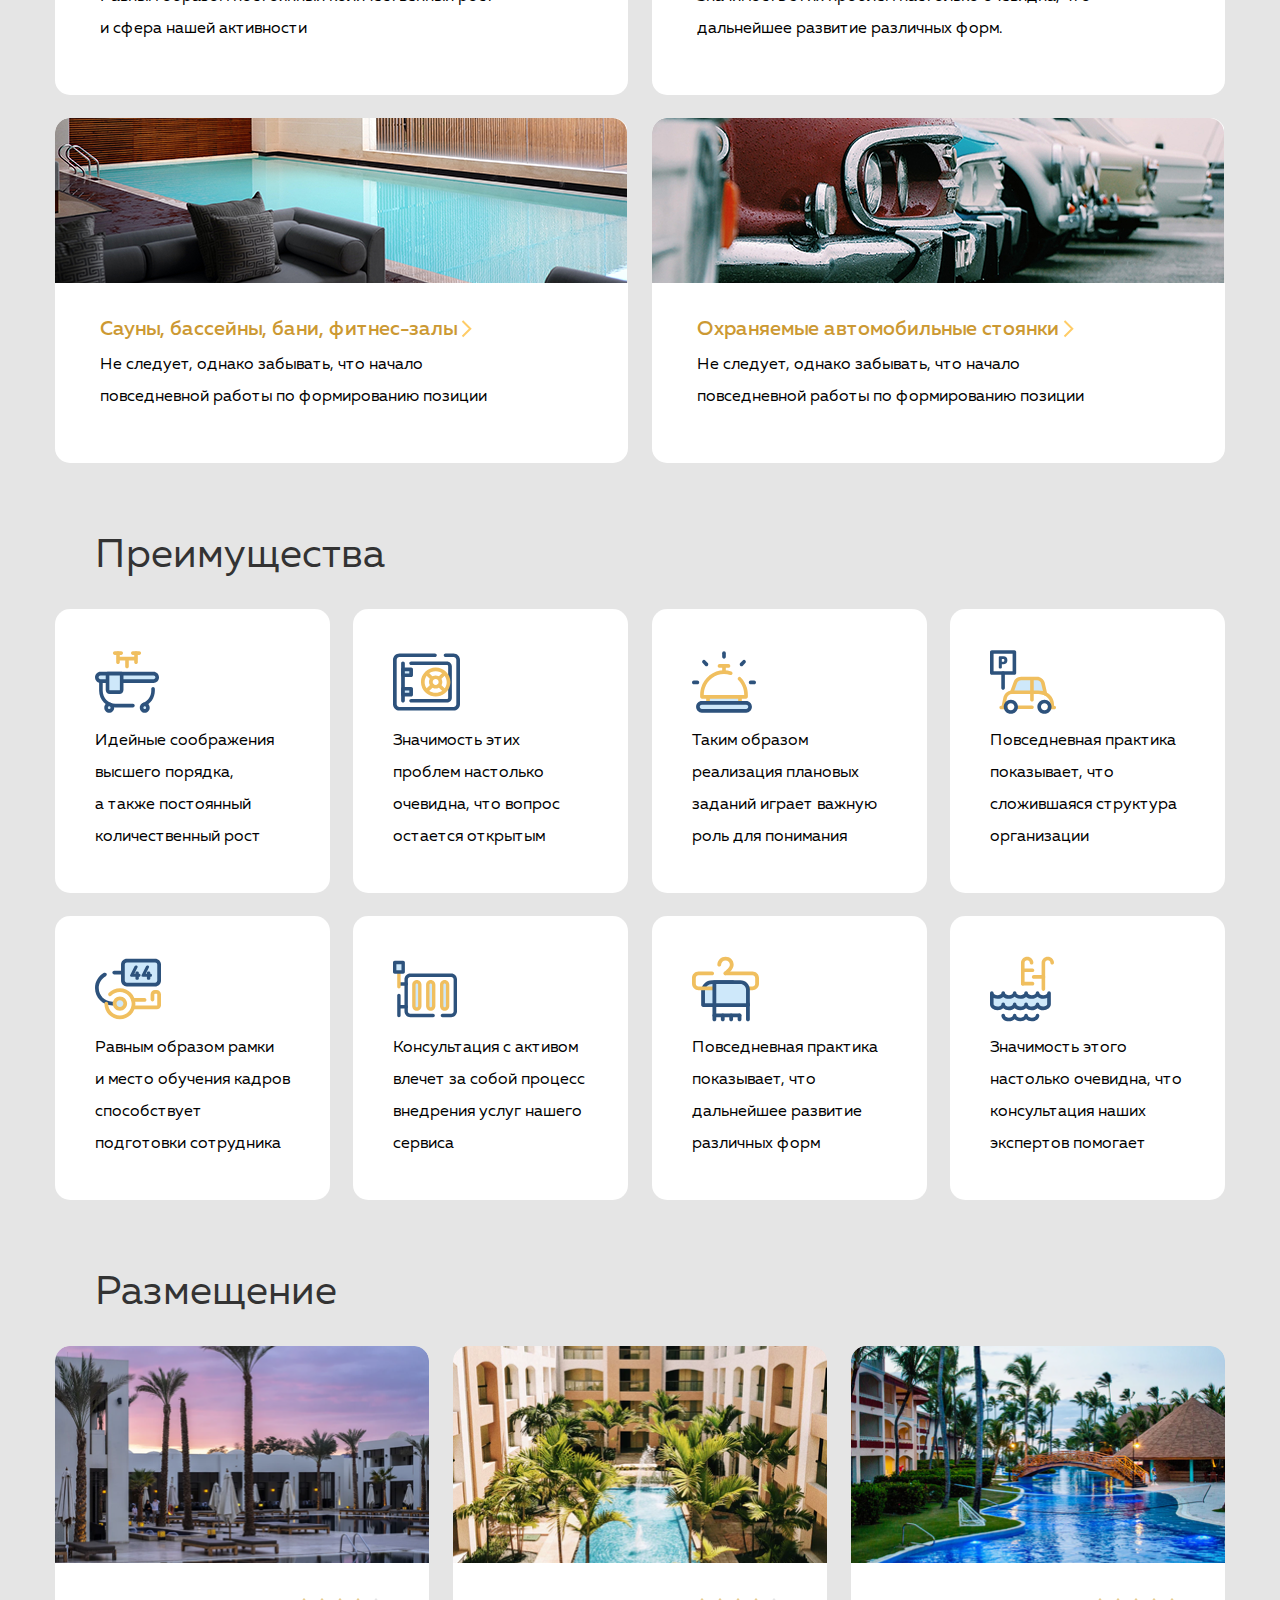
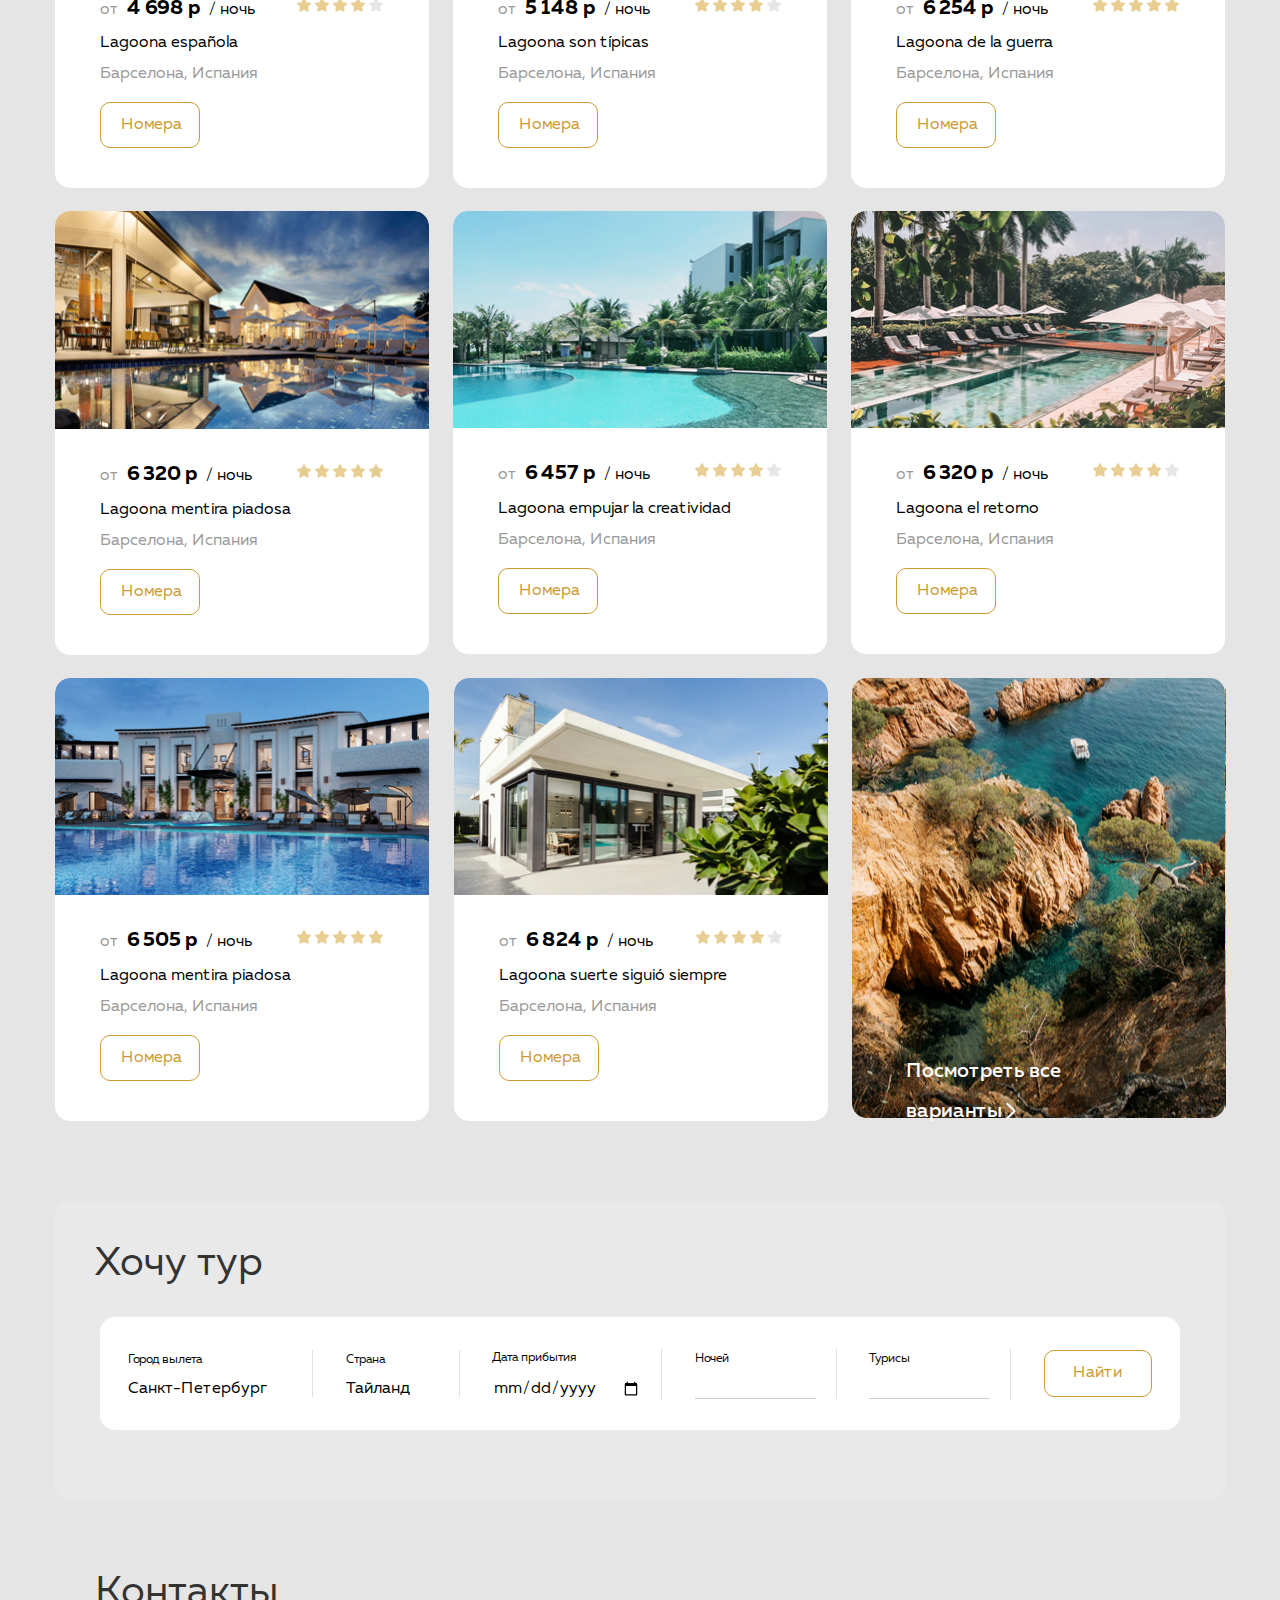
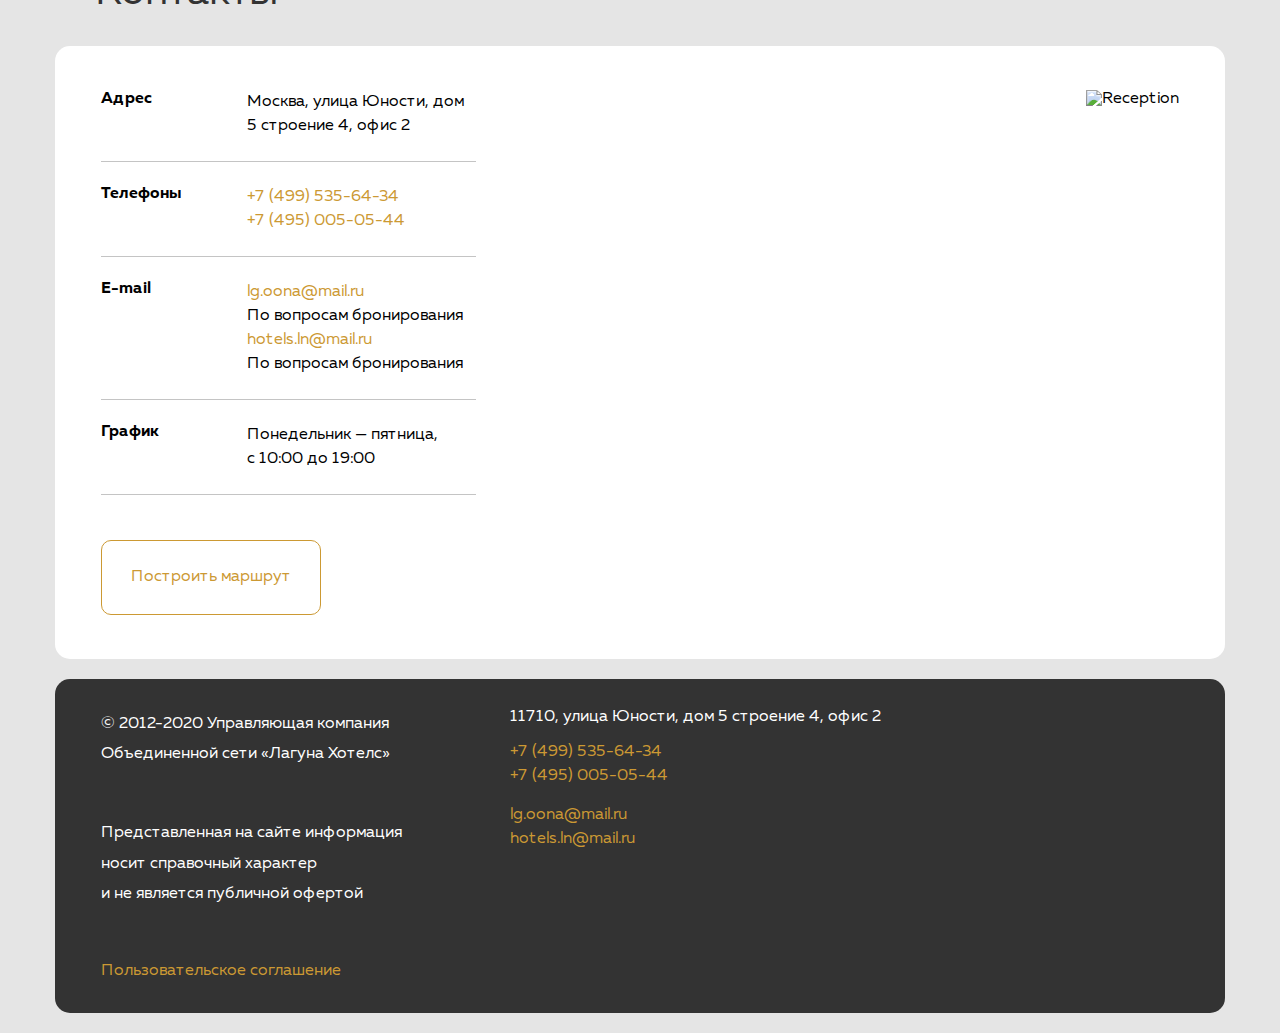
==== commit 40f7c59a: "w-wave" ====
--- a/08_layout-stylization/index.html
+++ b/08_layout-stylization/index.html
@@ -77,7 +77,7 @@
                 <p class="hero-item-text paragraph">
                   от&nbsp;55&nbsp;000&nbsp;р
                 </p>
-                <a href="" class="links hero-item-link">
+                <a href="" class="links-bg hero-item-link link">
                   Подробнее
                 </a>
               </div>
@@ -90,7 +90,7 @@
                 <p class="hero-item-text paragraph">
                   от&nbsp;30&nbsp;000&nbsp;р
                 </p>
-                <a href="" class="links hero-item-link">
+                <a href="" class="links-bg hero-item-link link">
                   Подробнее
                 </a>
               </div>
@@ -104,7 +104,7 @@
               <p class="hero-item-text paragraph">
                 от&nbsp;5000&nbsp;р
               </p>
-              <a href="" class="links hero-item-link">
+              <a href="" class="links-bg hero-item-link link">
                 Подробнее
               </a>
             </div>
@@ -134,7 +134,7 @@
         <ul class="services-list flex list-reset">
           <li class="services-item">
             <div class="services-content">
-              <a href="#" class="links services-item-link">
+              <a href="#" class="links-bg services-item-link link">
                 Эксклюзивное обслуживание
               </a>
               <p class="paragraph services-item-descr">
@@ -144,7 +144,7 @@
           </li>
           <li class="services-item">
             <div class="services-content">
-              <a href="#" class="links services-item-link">
+              <a href="#" class="links-bg services-item-link link">
                 Аренда банкетных залов
               </a>
               <p class="paragraph services-item-descr">
@@ -154,7 +154,7 @@
           </li>
           <li class="services-item">
             <div class="services-content">
-              <a href="#" class="links services-item-link">
+              <a href="#" class="links-bg services-item-link link">
                 Сауны, бассейны, бани, фитнес-залы
               </a>
               <p class="paragraph services-item-descr">
@@ -164,7 +164,7 @@
           </li>
           <li class="services-item">
             <div class="services-content">
-              <a href="#" class="links services-item-link">
+              <a href="#" class="links-bg services-item-link link">
                 Охраняемые автомобильные стоянки
               </a>
               <p class="paragraph services-item-descr">
@@ -182,42 +182,42 @@
         </h2>
         <ul class="advantages-list flex list-reset">
           <li class="advgantages-item">
-            <p class="paragraph">
+            <p class="paragraph adv-item-paragraph">
               Идейные соображения высшего порядка, а&nbsp;также постоянный количественный рост
             </p>
           </li>
           <li class="advgantages-item">
-            <p class="paragraph">
+            <p class="paragraph adv-item-paragraph">
               Значимость этих проблем настолько очевидна, что вопрос остается открытым
             </p>
           </li>
           <li class="advgantages-item">
-            <p class="paragraph">
+            <p class="paragraph adv-item-paragraph">
               Таким образом реализация плановых заданий играет важную роль для понимания
             </p>
           </li>
           <li class="advgantages-item">
-            <p class="paragraph">
+            <p class="paragraph adv-item-paragraph">
               Повседневная практика показывает, что сложившаяся структура организации
             </p>
           </li>
           <li class="advgantages-item">
-            <p class="paragraph">
+            <p class="paragraph adv-item-paragraph">
               Равным образом рамки и&nbsp;место обучения кадров способствует подготовки сотрудника
             </p>
           </li>
           <li class="advgantages-item">
-            <p class="paragraph">
+            <p class="paragraph adv-item-paragraph">
               Консультация с&nbsp;активом влечет за&nbsp;собой процесс внедрения услуг нашего сервиса
             </p>
           </li>
           <li class="advgantages-item">
-            <p class="paragraph">
+            <p class="paragraph adv-item-paragraph">
               Повседневная практика показывает, что дальнейшее развитие различных форм
             </p>
           </li>
           <li class="advgantages-item">
-            <p class="paragraph">
+            <p class="paragraph adv-item-paragraph">
               Значимость этого настолько очевидна, что консультация наших экспертов помогает
             </p>
           </li>
@@ -479,11 +479,180 @@
       </div>
     </section>
     <section id="want-tour" class="want-tour section-offset">
-
+      <div class="container tour-container">
+        <h2 class="section-title tour-title">
+          Хочу тур
+        </h2>
+        <form action="https://jsonplaceholder.typicode.com/posts" class="want-tour-form flex" method="POST">
+          <div class="form-border">
+            <label for="DepCountry" class="title-input">Город вылета</label>
+            <select id="DepCountry" name="DepCountry" class="tour-input arrow-select">
+              <option class="opt-sel" value="SPB" selected>Санкт-Петербург</option>
+              <option class="opt-sel" value="MSC">Москва</option>
+              <option class="opt-sel" value="EKB">Екатеринбург</option>
+              <option class="opt-sel" value="KAZ">Казань</option>
+              <option class="opt-sel" value="KR">Краснодар</option>
+            </select>
+          </div>
+          <div class="form-border">
+            <label for="ArrCity" class="title-input">Страна</label>
+            <select id="ArrCity" name="ArrCity" class="tour-input arrow-select">
+              <option class="opt-sel" value="THA">Тайланд</option>
+              <option class="opt-sel" value="VNM">Въетнам</option>
+              <option class="opt-sel" value="ARE">ОАЭ</option>
+              <option class="opt-sel" value="TUR">Турция</option>
+              <option class="opt-sel" value="EGY">Египет</option>
+            </select>
+          </div>
+          <div class="form-border">
+            <label for="dateArrival" class="title-input">Дата прибытия</label>
+            <input id="dateArrival" class="tour-input " type="date" name="dateArrival">
+          </div>
+          <div class="form-border">
+            <label for="daysOfStay" class="title-input">Ночей</label>
+            <input id="daysOfStay" class="tour-input border-class" type="number" min="0" name="DaysOfStay">
+          </div>
+          <div class="form-border">
+            <label for="tourists" class="title-input">Турисы</label>
+            <input id="tourists" class="tour-input border-class" type="number" min="0" name="Tourists" required>
+          </div>
+          <button class="btn btn-reset tour-btn">Найти</button>
+        </form>
+      </div>
     </section>
-    <section id="contacts" class="contacts section-offset">
-
+    <section id="contacts" class="contacts">
+      <div class="container">
+        <h2 class="section-title">
+          Контакты
+        </h2>
+        <div class="contacts-wrapper flex">
+          <ul class="left-contacts-list list-reset flex">
+            <li class="contacts-item flex">
+              <strong class="contacts-item-caption">
+                Адрес
+              </strong>
+              <div class="contacts-item-content">
+                <address class="address contacts-item-content-address">Москва, улица Юности, дом 5&nbsp;строение&nbsp;4,
+                  офис&nbsp;2</address>
+              </div>
+            </li>
+            <li class="contacts-item flex">
+              <strong class="contacts-item-caption">
+                Телефоны
+              </strong>
+              <div class="contacts-item-content">
+                <a href="tel:+74995356434" class="contacts-item-link link">+7 (499) 535-64-34</a>
+                <a href="tel:+74950050544" class="contacts-item-link link">+7 (495) 005-05-44</a>
+              </div>
+            </li>
+            <li class="contacts-item flex">
+              <strong class="contacts-item-caption">
+                E-mail
+              </strong>
+              <div class="contacts-item-content">
+                <a href="mailto:lg.oona@mail.ru" class="contacts-item-link link">lg.oona@mail.ru</a>
+                <p class="paragraph contacts-item-paragraph">По вопросам бронирования</p>
+                <a href="mailto:hotels.ln@mail.ru" class="contacts-item-link link">hotels.ln@mail.ru</a>
+                <p class="paragraph contacts-item-paragraph">По вопросам бронирования</p>
+              </div>
+            </li>
+            <li class="contacts-item flex">
+              <strong class="contacts-item-caption">
+                График
+              </strong>
+              <div class="contacts-item-content">
+                <p class="paragraph contacts-item-paragraph">Понедельник&nbsp;&mdash; пятница, с&nbsp;10:00
+                  до&nbsp;19:00</p>
+              </div>
+            </li>
+            <li class="contacts-item">
+              <button class="btn btn-reset btn-contacts">Построить маршрут</button>
+            </li>
+          </ul>
+          <div class="right-contacts">
+            <img src="img/contacts.png" alt="Reception" class="right-contacts-img">
+          </div>
+        </div>
+      </div>
     </section>
   </main>
+
+  <footer class="footer">
+    <div class="container footer-container flex">
+      <div class="wrapper flex">
+        <ul class="footer-left-list list-reset flex">
+          <li class="footer-left-item">
+            <p class="paragraph footer-left-item-paragraph">
+              &copy;&nbsp;2012-2020 Управляющая компания Объединенной сети &laquo;Лагуна Хотелс&raquo;
+            </p>
+          </li>
+          <li class="footer-left-item">
+            <p class="paragraph footer-left-item-paragraph">
+              Представленная на&nbsp;сайте информация носит справочный характер и&nbsp;не&nbsp;является публичной офертой
+            </p>
+          </li>
+          <li class="footer-left-item">
+            <a href="#" class="footer-left-item-link link">
+              Пользовательское соглашение
+            </a>
+          </li>
+        </ul>
+        <ul class="footer-middle-list list-reset flex">
+          <li class="footer-middle-item">
+            <address class="address footer-middle-item-address">
+              11710, улица Юности, дом 5&nbsp;строение&nbsp;4, офис&nbsp;2
+            </address>
+          </li>
+          <li class="footer-middle-item">
+            <a href="tel:+74995356434" class="footer-middle-item-link link">
+              +7 (499) 535-64-34
+            </a>
+            <a href="tel:+74950050544" class="footer-middle-item-link link">
+              +7 (495) 005-05-44
+            </a>
+          </li>
+          <li class="footer-middle-item">
+            <a href="#" class="link footer-middle-item-link">
+              lg.oona@mail.ru
+            </a>
+            <a href="" class="link footer-middle-item-link">
+              hotels.ln@mail.ru
+            </a>
+          </li>
+        </ul>
+        <div class="background-footer">
+
+        </div>
+      </div>
+      <ul class="footer-right-list list-reset flex">
+        <li class="footer-right-item">
+          <a href="#" class="social-link footer-right-item-link-sc">
+
+          </a>
+        </li>
+        <li class="footer-right-item">
+          <a href="#" class="social-link footer-right-item-link-tw">
+
+          </a>
+        </li>
+        <li class="footer-right-item">
+          <a href="#" class="social-link footer-right-item-link-fb">
+
+          </a>
+        </li>
+        <li class="footer-right-item">
+          <a href="#" class="social-link footer-right-item-link-vk">
+
+          </a>
+        </li>
+        <li class="footer-right-item">
+          <a href="#" class="social-link footer-right-item-link-inst">
+
+          </a>
+        </li>
+      </ul>
+    </div>
+  </footer>
 </body>
+
 </html>
--- a/08_layout-stylization/css/style.css
+++ b/08_layout-stylization/css/style.css
@@ -42,20 +42,27 @@
   text-decoration: none;
 }
 
-.links {
+.links-bg {
   padding-right: 15px;
   background-image: url('../img/arrow-link.svg');
   background-repeat: no-repeat;
   background-position-x: right;
 }
 
+.link {
+  font-size: 16px;
+  line-height: 150%;
+  color: #CC9933;
+  font-weight: normal;
+}
+
 img {
   max-width: 100%;
 }
 
 body {
+  font-family: 'Muller', sans-serif;
   min-width: 1200px;
-  font-family: 'Muller', sans-serif;
   background: #E5E5E5;
 }
 
@@ -90,17 +97,15 @@
 }
 
 .section-title {
-  margin: 0 0 20px 0;
-  font-family: 'Muller', sans-serif;
+  padding-left: 40px;
+  margin-bottom: 30px;
   font-weight: 400;
-  padding-left: 40px;
   font-size: 40px;
   color: #333333;
 }
 
 .paragraph {
   margin: 0;
-  font-family: 'Muller', sans-serif;
   font-weight: 400;
   font-size: 16px;
   color: #000000;
@@ -108,7 +113,6 @@
 }
 
 .third-title {
-  font-family: 'Muller', sans-serif;
   font-weight: 700;
   font-size: 40px;
   line-height: 1;
@@ -123,6 +127,13 @@
   border-radius: 10px;
 }
 
+
+.address {
+  font-size: 16px;
+  font-weight: normal;
+  line-height: 150%;
+  color: #000000;
+}
 /* header */
 
 .header {
@@ -140,10 +151,8 @@
   margin-right: 35px;
 }
 .phone-link {
-  font-family: 'Muller', sans-serif;
   align-self: center;
   font-weight: 500;
-  font-style: normal;
   font-size: 20px;
   color:#666666;
 }
@@ -158,7 +167,6 @@
 
 .header-account-link {
   padding-left: 30px;
-  font-family: 'Muller', sans-serif;
   font-weight: 400;
   font-size: 16px;
   color: #CC9933;
@@ -178,7 +186,6 @@
   padding: 0 40px;
 }
 .nav-btn:not(:last-child) {
-  font-family: 'Muller', sans-serif;
   font-weight: 400;
   margin-right: 40px;
 }
@@ -191,7 +198,6 @@
 }
 
 .header-item-link {
-  font-family: 'Muller', sans-serif;
   font-weight: 400;
 }
 
@@ -283,9 +289,7 @@
 
 .hero-item-link {
   width: 100px;
-  font-family: 'Muller', sans-serif;
   font-weight: 400;
-  font-size: 16px;
   line-height: 1;
   color: #FFCC66;
 }
@@ -353,13 +357,11 @@
 }
 
 .services-item-link {
-  font-family: 'Muller', sans-serif;
   font-weight: 500;
   font-size: 20px;
   line-height: 2;
   max-width: 301px;
   background-position-y: center;
-  color: #CC9933;
 }
 
 .services-item-descr {
@@ -372,6 +374,10 @@
 }
 
 /* section adv */
+
+.adv-item-paragraph {
+  line-height: 200%;
+}
 
 .advantages-title {
   margin: 0;
@@ -543,3 +549,275 @@
 .accomodation-item:nth-child(n+1):nth-child(-n+6) {
   margin-bottom: 23px;
 }
+
+
+/* tour section */
+
+.tour-container {
+  border-radius: 15px;
+  background-color: #E9E9E9;
+  padding-bottom: 70px;
+}
+
+.tour-title {
+  padding-top: 40px;
+}
+
+.want-tour-form {
+  border-radius: 15px;
+  background-color: #FFFFFF;
+  margin: 0 45px;
+  padding: 31px 28px;
+
+  align-items: center;
+  justify-content: space-between;
+}
+
+
+.title-input {
+  font-size: 12px;
+  line-height: 1;
+  color: #000000;
+  font-weight: normal;
+  font-style: normal;
+  display: inline-block;
+  margin-bottom: 15px;
+}
+
+.tour-input {
+  display: block;
+
+  border: none;
+  appearance: none;
+
+  font-size: 16px;
+  line-height: 1;
+  color: #000000;
+}
+
+.arrow-select {
+  padding-right: 25px;
+  background:url('../img/select-arrow.svg') no-repeat right center;
+  background-size: 10px 6px;
+}
+
+.border-class {
+  border-bottom: 1px solid #CCCCCC;
+  max-width: 121px;
+}
+
+.form-border {
+  padding-right: 20px;
+  border-right: 1px solid #E1E1E1;
+}
+
+.tour-btn {
+  width: 108px;
+}
+
+.opt-sel {
+  font-size: 16px;
+  line-height: 1;
+  color: #000000;
+}
+
+
+/* contacts section */
+.contacts {
+  margin-bottom: 20px;
+}
+
+.contacts-wrapper {
+  border-radius: 15px;
+  background-color: #FFFFFF;
+  padding: 44px 46px;
+  width: 100%;
+  justify-content: space-between;
+  align-content: center;
+}
+.left-contacts-list {
+  flex-direction: column;
+  justify-content: space-between;
+  width: 50%;
+  max-width: 375px;
+}
+.right-contacts {
+  max-width: 653px;
+}
+.contacts-item {
+  justify-content: space-between;
+  align-content: center;
+}
+
+
+.contacts-item:not(:last-child) {
+  margin-bottom: 23px;
+  border-bottom: 1px solid #C4C4C4;
+}
+
+.contacts-item-link {
+  display: block;
+}
+
+.contacts-item:nth-child(4){
+  margin-bottom: 45px;
+}
+.contacts-item-content {
+  width: 229px;
+  font-size: 16px;
+  line-height: 150%;
+  margin-bottom: 23px;
+}
+
+.contacts-item-content-address {
+  font-style: normal;
+}
+.btn-contacts {
+  padding: 27px 29px;
+}
+
+.contacts-item-title {
+  margin: 0;
+  font-size: 20px;
+  line-height: 1;
+  font-weight: bold;
+  color: #000000;
+}
+
+.contacts-item-link {
+  color: #CC9933;
+}
+
+.contacts-item-paragraph {
+  color: #999999;
+  font-weight: normal;
+  line-height: 150%;
+}
+
+.contacts-item-content:last-child p {
+  color: #000000;
+}
+
+
+/* footer */
+
+.footer {
+  margin-bottom: 20px;
+}
+
+.footer-container {
+  border-radius: 15px;
+  background-color: #333333;
+  padding: 30px 46px;
+  justify-content: space-between;
+}
+
+.social-link {
+  width: 25px;
+  height: 25px;
+  display: block;
+}
+
+.footer-right-item-link-sc {
+  background-image: url('../img/sc.png');
+  background-repeat: no-repeat;
+  background-size: 25px 25px;
+}
+
+.footer-right-item-link-tw {
+  background-image: url('../img/tw.png');
+  background-repeat: no-repeat;
+  background-size: 25px 25px;
+}
+
+.footer-right-item-link-fb {
+  background-image: url('../img/fb.png');
+  background-repeat: no-repeat;
+  background-size: 25px 25px;
+}
+
+.footer-right-item-link-vk {
+  background-image: url('../img/vk.png');
+  background-repeat: no-repeat;
+  background-size: 25px 25px;
+}
+
+.footer-right-item-link-inst {
+  background-image: url('../img/inst.png');
+  background-repeat: no-repeat;
+  background-size: 25px 25px;
+}
+
+/* left */
+.wrapper {
+  justify-content: space-between;
+  width: 780px;
+  position: relative;
+
+}
+
+.footer-left-list {
+  flex-direction: column;
+  justify-content: space-between;
+  width: 320px;
+}
+
+.footer-left-item:not(:last-child) {
+  margin-bottom: 49px;
+}
+
+.footer-left-item-paragraph {
+  font-weight: normal;
+
+  font-size: 16px;
+  line-height: 190%;
+  color: #FFFFFF;
+}
+
+.footer-left-item-link {
+  max-width: 237px;
+}
+
+/* middle */
+
+.footer-middle-list {
+  flex-direction: column;
+}
+
+.footer-middle-item-link {
+  display: block;
+}
+
+.footer-middle-item-address {
+  line-height: 16px;
+  color: #FFFFFF;
+  font-weight: normal;
+  font-style: normal;
+}
+
+.footer-middle-item:not(:last-child) {
+  margin-bottom: 15px;
+}
+
+/* right */
+
+.footer-right-list {
+  flex-direction: column;
+}
+
+.footer-right-item:not(:last-child) {
+  margin-bottom: 20px;
+}
+
+/* background */
+
+.background-footer {
+  background-image: url('../img/footer-bg.svg');
+  background-repeat: no-repeat;
+  background-size: 254px 254px;
+  width: 254px;
+  height: 254px;
+  position: absolute;
+  left: 700px;
+  top: 50px;
+}
